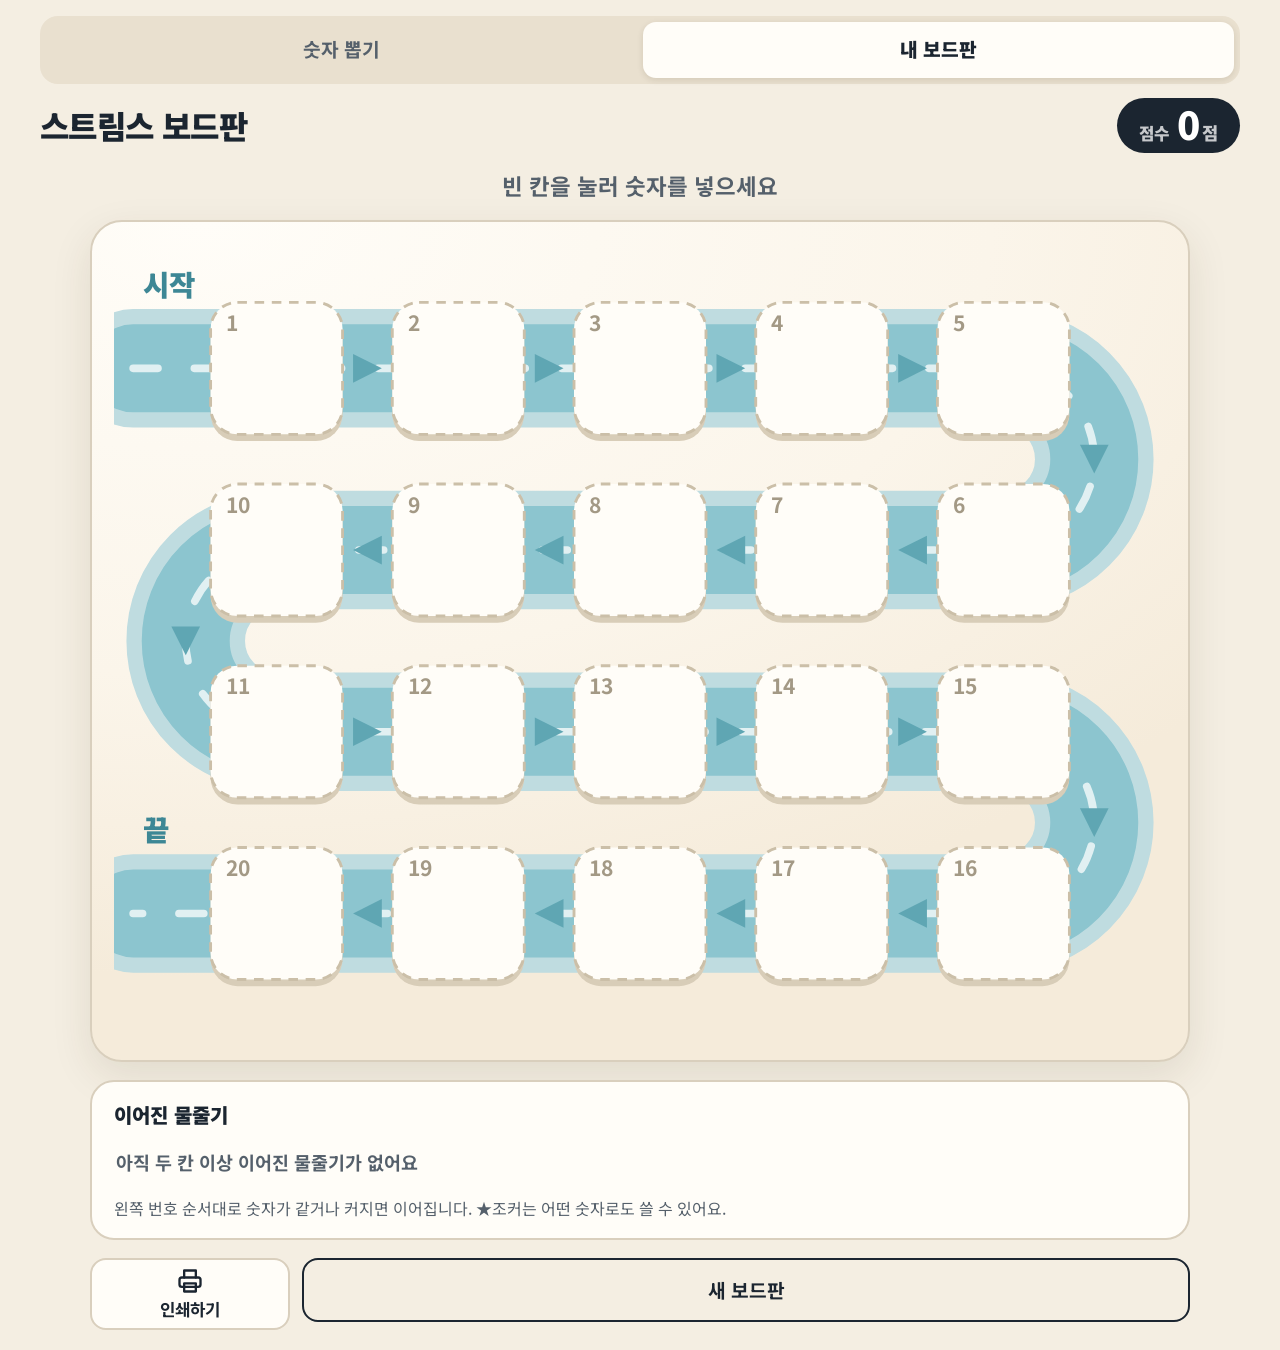
==== board.html @ c5e1a8b0 "보드판 화면 추가, 숫자 두 번 읽기 사이에 쉬는 시간 추가 - 물줄기 모양 20칸 보드판: 칸에 숫자 넣기, 이어진 물줄기 점수 자동 계산, 인쇄 - 숫자 뽑기와 보드판을 오가는" ====
<!doctype html>
<html lang="ko">
<head>
  <meta charset="utf-8">
  <meta name="viewport" content="width=device-width, initial-scale=1, viewport-fit=cover">
  <title>스트림스 보드판</title>
  <meta name="description" content="스트림스 보드게임 점수판 — 칸을 눌러 숫자를 쓰면 점수가 자동으로 계산됩니다">
  <meta name="theme-color" content="#F4EEE2">
  <link rel="icon" href="favicon.svg" type="image/svg+xml">
  <link rel="preconnect" href="https://fonts.googleapis.com">
  <link rel="preconnect" href="https://fonts.gstatic.com" crossorigin>
  <link href="https://fonts.googleapis.com/css2?family=Noto+Sans+KR:wght@500;700;900&display=swap" rel="stylesheet">
  <link rel="stylesheet" href="style.css">
  <link rel="stylesheet" href="board.css">
</head>
<body>
  <nav class="tabs" aria-label="화면 이동">
    <a href="./">숫자 뽑기</a>
    <a href="board.html" aria-current="page">내 보드판</a>
  </nav>

  <header class="top">
    <h1>스트림스 보드판</h1>
    <div class="total" aria-live="polite">
      <span class="total-label">점수</span>
      <span id="totalScore">0</span>
    </div>
  </header>

  <main class="board-page">
    <p id="hint" class="hint">빈 칸을 눌러 숫자를 넣으세요</p>

    <div class="board-card">
      <svg id="board" class="board" role="group" aria-label="스트림스 보드판 20칸"></svg>
    </div>

    <section class="summary" aria-label="점수 내역">
      <h2>이어진 물줄기</h2>
      <ul id="runList" class="run-list"></ul>
      <p class="rule-note">왼쪽 번호 순서대로 숫자가 같거나 커지면 이어집니다. ★조커는 어떤 숫자로도 쓸 수 있어요.</p>
    </section>

    <div class="board-actions">
      <button id="printBtn" class="btn-tool" type="button">
        <svg viewBox="0 0 24 24" aria-hidden="true"><path d="M7 9V3h10v6" fill="none"/><rect x="3" y="9" width="18" height="8" rx="2" fill="none"/><path d="M7 14h10v7H7z" fill="none"/></svg>
        인쇄하기
      </button>
      <div class="new-game">
        <button id="newBtn" class="btn-new" type="button">새 보드판</button>
        <div id="confirmNew" class="confirm" hidden>
          <p>적은 숫자를 모두 지울까요?</p>
          <div class="confirm-row">
            <button id="confirmYes" class="btn-yes" type="button">네, 지우기</button>
            <button id="confirmNo" class="btn-no" type="button">아니요</button>
          </div>
        </div>
      </div>
    </div>

    <table class="print-scores" aria-hidden="true">
      <tbody id="printScoreBody"></tbody>
    </table>
  </main>

  <div id="sheet" class="sheet" hidden>
    <div class="sheet-backdrop" data-close></div>
    <div class="sheet-panel" role="dialog" aria-modal="true" aria-labelledby="sheetTitle">
      <div class="sheet-head">
        <h2 id="sheetTitle">1번 칸</h2>
        <button class="sheet-close" type="button" data-close aria-label="닫기">닫기</button>
      </div>
      <button id="useDrawn" class="use-drawn" type="button" hidden>
        방금 뽑은 숫자 <strong id="drawnValue"></strong> 넣기
      </button>
      <div id="pad" class="pad"></div>
      <button id="clearSlot" class="clear-slot" type="button" hidden>이 칸 지우기</button>
    </div>
  </div>

  <script src="board.js"></script>
</body>
</html>
---- style.css ----
:root {
  --bg: #F4EEE2;
  --panel: #FFFDF8;
  --ink: #1B2530;
  --ink-soft: #55606B;
  --line: #D9CFBD;
  --accent: #0E6B5C;
  --accent-press: #0A5347;
  --accent-soft: #DCEEE9;
  --joker: #C98A12;
  --danger: #B3372B;
  --tile-shadow: 0 2px 0 #E7DDCB, 0 10px 0 #CFC3AD, 0 22px 40px rgba(60, 45, 20, .18);
  --radius: 20px;
  color-scheme: light;
}

* { box-sizing: border-box; }

html { -webkit-text-size-adjust: 100%; }

body {
  margin: 0;
  min-height: 100vh;
  min-height: 100dvh;
  background: var(--bg);
  color: var(--ink);
  font-family: "Noto Sans KR", "Apple SD Gothic Neo", "Malgun Gothic", system-ui, sans-serif;
  font-size: 20px;
  line-height: 1.45;
  padding: max(16px, env(safe-area-inset-top)) max(16px, env(safe-area-inset-right))
           max(20px, env(safe-area-inset-bottom)) max(16px, env(safe-area-inset-left));
  -webkit-tap-highlight-color: transparent;
}

button {
  font: inherit;
  color: inherit;
  cursor: pointer;
  touch-action: manipulation;
}

button:focus-visible,
summary:focus-visible {
  outline: 4px solid #F2B705;
  outline-offset: 3px;
}

/* ---------- 화면 이동 탭 ---------- */
.tabs {
  max-width: 1200px;
  margin: 0 auto 14px;
  display: grid;
  grid-template-columns: 1fr 1fr;
  gap: 6px;
  padding: 6px;
  background: #E9E0CF;
  border-radius: 18px;
}
.tabs a {
  display: flex;
  align-items: center;
  justify-content: center;
  min-height: 56px;
  border-radius: 13px;
  color: var(--ink-soft);
  font-size: 1.2rem;
  font-weight: 700;
  text-decoration: none;
}
.tabs a[aria-current="page"] {
  background: var(--panel);
  color: var(--ink);
  font-weight: 900;
  box-shadow: 0 2px 6px rgba(60, 45, 20, .12);
}
.tabs a:focus-visible { outline: 4px solid #F2B705; outline-offset: 2px; }

/* ---------- 상단 ---------- */
.top {
  max-width: 1200px;
  margin: 0 auto 16px;
  display: flex;
  align-items: center;
  justify-content: space-between;
  gap: 12px;
}

.top h1 {
  margin: 0;
  font-size: clamp(1.4rem, 3.2vw, 2rem);
  font-weight: 900;
  letter-spacing: -0.02em;
}

.round {
  display: flex;
  align-items: baseline;
  gap: 6px;
  background: var(--ink);
  color: #fff;
  border-radius: 999px;
  padding: 6px 22px 8px;
  font-weight: 900;
  white-space: nowrap;
}
#roundNow { font-size: clamp(1.8rem, 4vw, 2.4rem); line-height: 1; }
.round-of { font-size: 1.1rem; opacity: .75; }

/* ---------- 본문 배치 ---------- */
.stage {
  max-width: 1200px;
  margin: 0 auto;
  display: grid;
  grid-template-columns: minmax(0, 1.25fr) minmax(0, 1fr);
  gap: 24px;
  align-items: start;
}

@media (max-width: 860px) {
  .stage { grid-template-columns: 1fr; }
}

.draw {
  display: flex;
  flex-direction: column;
  align-items: center;
  gap: 18px;
}

/* ---------- 숫자 타일 ---------- */
.tile {
  width: min(100%, 440px, 52vh);
  aspect-ratio: 1;
  display: grid;
  place-items: center;
  background: var(--panel);
  border: 3px solid #E2D7C3;
  border-radius: 36px;
  box-shadow: var(--tile-shadow);
  margin-bottom: 12px;
}

#tileValue {
  font-size: clamp(7rem, min(30vw, 30vh), 17rem);
  font-weight: 900;
  line-height: 1;
  letter-spacing: -0.04em;
  font-variant-numeric: tabular-nums;
}

.tile.is-empty #tileValue { color: #CFC3AD; }
.tile.is-rolling #tileValue { color: #A9A092; }
.tile.is-joker { background: #FFF6DC; border-color: #EBCB7A; }
.tile.is-joker #tileValue { color: var(--joker); }

.tile.pop { animation: pop .45s cubic-bezier(.2, 1.4, .4, 1); }
@keyframes pop {
  0% { transform: scale(.82); }
  100% { transform: scale(1); }
}

.caption {
  margin: 0;
  min-height: 2.9em;
  text-align: center;
  font-size: clamp(1.25rem, 2.6vw, 1.6rem);
  font-weight: 700;
  color: var(--ink-soft);
}
.caption strong { color: var(--ink); }

/* ---------- 버튼 ---------- */
.btn-draw {
  width: min(100%, 520px);
  min-height: 96px;
  border: 0;
  border-radius: var(--radius);
  background: var(--accent);
  color: #fff;
  font-size: clamp(1.8rem, 4.5vw, 2.4rem);
  font-weight: 900;
  letter-spacing: 0.02em;
  box-shadow: 0 6px 0 var(--accent-press);
  transition: transform .08s, box-shadow .08s, background .2s;
}
.btn-draw:active:not(:disabled) {
  transform: translateY(5px);
  box-shadow: 0 1px 0 var(--accent-press);
}
.btn-draw:disabled {
  background: #9FB5AF;
  box-shadow: 0 6px 0 #86A09A;
  cursor: default;
}
.btn-draw.is-finished {
  background: var(--ink);
  box-shadow: 0 6px 0 #000;
}

.tools {
  width: min(100%, 520px);
  display: grid;
  grid-template-columns: repeat(3, 1fr);
  gap: 10px;
}

.btn-tool {
  min-height: 72px;
  display: flex;
  flex-direction: column;
  align-items: center;
  justify-content: center;
  gap: 2px;
  background: var(--panel);
  border: 2px solid var(--line);
  border-radius: 16px;
  font-size: 1.05rem;
  font-weight: 700;
  padding: 6px 4px;
}
.btn-tool:active:not(:disabled) { background: #EFE7D7; }
.btn-tool:disabled { opacity: .4; cursor: default; }
.btn-tool svg {
  width: 28px;
  height: 28px;
  fill: currentColor;
  stroke: currentColor;
  stroke-width: 2;
  stroke-linecap: round;
  stroke-linejoin: round;
}
.btn-tool .dot {
  width: 22px;
  height: 22px;
  margin: 3px 0;
  border-radius: 50%;
  background: var(--accent);
  box-shadow: 0 0 0 4px var(--accent-soft);
}
.btn-tool[aria-pressed="false"] .dot {
  background: #B5ADA0;
  box-shadow: 0 0 0 4px #ECE6DA;
}

/* ---------- 오른쪽 기록 ---------- */
.side {
  background: var(--panel);
  border: 2px solid var(--line);
  border-radius: 28px;
  padding: 22px;
  display: flex;
  flex-direction: column;
  gap: 16px;
}

.prev {
  display: flex;
  align-items: center;
  justify-content: space-between;
  background: var(--bg);
  border-radius: 16px;
  padding: 12px 20px;
}
.prev-label { font-size: 1.2rem; font-weight: 700; color: var(--ink-soft); }
.prev-value { font-size: 3rem; font-weight: 900; line-height: 1.1; }
.prev-value.is-joker { color: var(--joker); }

.side h2 {
  margin: 4px 0 -4px;
  font-size: 1.25rem;
  font-weight: 900;
}

.slots {
  list-style: none;
  margin: 0;
  padding: 0;
  display: grid;
  grid-template-columns: repeat(5, 1fr);
  gap: 8px;
}

.slots li {
  position: relative;
  aspect-ratio: 1 / 0.9;
  padding-top: 12px;
  display: grid;
  place-items: center;
  border-radius: 12px;
  background: #FAF6EE;
  border: 2px dashed #E0D6C4;
  font-size: clamp(1.5rem, 3.4vw, 2rem);
  font-weight: 900;
  font-variant-numeric: tabular-nums;
}
.slots li::before {
  content: attr(data-order);
  position: absolute;
  top: 2px;
  left: 6px;
  font-size: .68rem;
  line-height: 1.2;
  font-weight: 700;
  color: #A39985;
}
.slots li.is-filled {
  background: #fff;
  border: 2px solid #D5CAB5;
}
.slots li.is-joker { color: var(--joker); }
.slots li.is-latest {
  background: var(--accent);
  border-color: var(--accent);
  color: #fff;
}
.slots li.is-latest::before { color: rgba(255, 255, 255, .8); }

/* ---------- 점수표 ---------- */
.score {
  border-top: 2px solid var(--line);
  padding-top: 12px;
}
.score summary {
  font-size: 1.15rem;
  font-weight: 700;
  cursor: pointer;
  padding: 8px 0;
  list-style-position: inside;
}
.score table {
  width: 100%;
  border-collapse: collapse;
  margin-top: 8px;
  font-size: 1.05rem;
  text-align: center;
  font-variant-numeric: tabular-nums;
}
.score th {
  font-size: .9rem;
  color: var(--ink-soft);
  font-weight: 700;
  padding: 4px;
}
.score td { padding: 5px 4px; border-top: 1px solid #EEE6D8; }
.score td:nth-child(2n) { font-weight: 900; }
.score td:nth-child(3) { border-left: 2px solid var(--line); }

/* ---------- 새 게임 ---------- */
.new-game { border-top: 2px solid var(--line); padding-top: 16px; }

.btn-new {
  width: 100%;
  min-height: 64px;
  background: transparent;
  border: 2px solid var(--ink);
  border-radius: 16px;
  font-size: 1.2rem;
  font-weight: 700;
}
.btn-new:active { background: #EFE7D7; }

.confirm {
  background: #FDECEA;
  border: 2px solid #EDB8B1;
  border-radius: 16px;
  padding: 16px;
}
.confirm p { margin: 0 0 12px; font-weight: 700; font-size: 1.15rem; }
.confirm-row { display: grid; grid-template-columns: 1fr 1fr; gap: 10px; }
.btn-yes, .btn-no {
  min-height: 64px;
  border-radius: 14px;
  font-size: 1.1rem;
  font-weight: 700;
}
.btn-yes { background: var(--danger); color: #fff; border: 0; }
.btn-no { background: #fff; border: 2px solid var(--line); }

@media (prefers-reduced-motion: reduce) {
  .tile.pop { animation: none; }
  .btn-draw { transition: none; }
}
---- board.css ----
/* ---------- 상단 점수 ---------- */
.total {
  display: flex;
  align-items: baseline;
  gap: 8px;
  background: var(--ink);
  color: #fff;
  border-radius: 999px;
  padding: 6px 22px 8px;
  font-weight: 900;
  white-space: nowrap;
}
.total-label { font-size: 1.05rem; opacity: .75; }
#totalScore { font-size: clamp(1.8rem, 4vw, 2.4rem); line-height: 1; font-variant-numeric: tabular-nums; }
#totalScore::after { content: "점"; font-size: 1.1rem; margin-left: 2px; opacity: .75; }

/* ---------- 본문 ---------- */
.board-page {
  max-width: 1100px;
  margin: 0 auto;
  display: flex;
  flex-direction: column;
  gap: 18px;
}

.hint {
  margin: 0;
  text-align: center;
  font-size: clamp(1.15rem, 2.4vw, 1.4rem);
  font-weight: 700;
  color: var(--ink-soft);
}

.board-card {
  background:
    radial-gradient(120% 90% at 10% 0%, #FFFDF8 0%, #FBF5EA 60%, #F5EBDA 100%);
  border: 2px solid var(--line);
  border-radius: 32px;
  padding: clamp(8px, 2vw, 22px);
  box-shadow: 0 14px 40px rgba(60, 45, 20, .10);
}

.board {
  display: block;
  width: 100%;
  height: auto;
  font-family: "Noto Sans KR", "Apple SD Gothic Neo", "Malgun Gothic", system-ui, sans-serif;
  -webkit-user-select: none;
  user-select: none;
}

/* 물줄기 */
.river-bank { fill: none; stroke: #BFDCE0; stroke-linecap: round; stroke-linejoin: round; }
.river-water { fill: none; stroke: #8CC5CF; stroke-linecap: round; stroke-linejoin: round; }
.river-shine { fill: none; stroke: #EAF6F7; stroke-linecap: round; stroke-dasharray: 26 38; opacity: .9; }
.flow-arrow { fill: #5FA6B3; }
.river-label { font-size: 30px; font-weight: 900; fill: #3D8795; }

/* 칸 */
.slot { cursor: pointer; outline: none; }
.slot-shadow { fill: #D8CDB8; }
.slot-box {
  fill: #FFFFFF;
  stroke: #CBBFA8;
  stroke-width: 3;
  transition: fill .2s, stroke .2s;
}
.slot-order { font-size: 22px; font-weight: 700; fill: #A39985; }
.slot-value {
  font-size: 68px;
  font-weight: 900;
  fill: var(--ink);
  font-variant-numeric: tabular-nums;
  letter-spacing: -2px;
}
.slot-value.is-joker { fill: var(--joker); font-size: 64px; }
.slot.is-empty .slot-box { fill: #FFFDF8; stroke-dasharray: 10 8; }
.slot:hover .slot-box { stroke: var(--accent); }
.slot.is-selected .slot-box,
.slot:focus-visible .slot-box { stroke: var(--accent); stroke-width: 7; stroke-dasharray: none; }
.slot.is-selected .slot-shadow { fill: var(--accent); }

.slot.run-0 .slot-box { fill: #D5EFE7; stroke: #6DB7A3; }
.slot.run-1 .slot-box { fill: #FDE7C8; stroke: #E0A860; }
.slot.run-2 .slot-box { fill: #DDE5FA; stroke: #8199DB; }
.slot.run-3 .slot-box { fill: #F9DCE4; stroke: #D98AA0; }

.run-badge rect { fill: var(--ink); }
.run-badge text { font-size: 24px; font-weight: 900; fill: #fff; }

/* ---------- 점수 내역 ---------- */
.summary {
  background: var(--panel);
  border: 2px solid var(--line);
  border-radius: 24px;
  padding: 18px 22px;
}
.summary h2 { margin: 0 0 10px; font-size: 1.25rem; font-weight: 900; }
.run-list {
  list-style: none;
  margin: 0;
  padding: 0;
  display: flex;
  flex-wrap: wrap;
  gap: 10px;
}
.run-list li {
  display: flex;
  align-items: center;
  gap: 8px;
  padding: 8px 14px;
  border-radius: 14px;
  border: 2px solid transparent;
  font-size: 1.15rem;
  font-weight: 700;
}
.run-list li strong { font-size: 1.35rem; font-weight: 900; }
.run-list li.run-0 { background: #D5EFE7; border-color: #6DB7A3; }
.run-list li.run-1 { background: #FDE7C8; border-color: #E0A860; }
.run-list li.run-2 { background: #DDE5FA; border-color: #8199DB; }
.run-list li.run-3 { background: #F9DCE4; border-color: #D98AA0; }
.run-list li.empty { color: var(--ink-soft); padding-left: 0; }
.rule-note { margin: 12px 0 0; font-size: 1rem; color: var(--ink-soft); }

.board-actions {
  display: grid;
  grid-template-columns: minmax(0, 200px) minmax(0, 1fr);
  gap: 12px;
  align-items: start;
}
.board-actions .new-game { border-top: 0; padding-top: 0; }
@media (max-width: 520px) {
  .board-actions { grid-template-columns: 1fr; }
}

.print-scores { display: none; }

/* ---------- 숫자 고르기 판 ---------- */
.sheet { position: fixed; inset: 0; z-index: 20; }
.sheet-backdrop { position: absolute; inset: 0; background: rgba(27, 37, 48, .45); }
.sheet-panel {
  position: absolute;
  left: 50%;
  bottom: 0;
  transform: translateX(-50%);
  width: min(100%, 720px);
  max-height: 88vh;
  overflow-y: auto;
  background: var(--panel);
  border-radius: 28px 28px 0 0;
  padding: 20px 18px calc(20px + env(safe-area-inset-bottom, 0px));
  box-shadow: 0 -10px 40px rgba(0, 0, 0, .2);
  animation: sheet-up .22s ease-out;
}
@keyframes sheet-up { from { transform: translate(-50%, 30px); opacity: 0; } }
@media (prefers-reduced-motion: reduce) { .sheet-panel { animation: none; } }

.sheet-head {
  display: flex;
  align-items: center;
  justify-content: space-between;
  margin-bottom: 14px;
}
.sheet-head h2 { margin: 0; font-size: 1.5rem; font-weight: 900; }
.sheet-close {
  min-height: 52px;
  padding: 0 20px;
  border-radius: 14px;
  border: 2px solid var(--line);
  background: #fff;
  font-weight: 700;
  font-size: 1.1rem;
}

.use-drawn {
  width: 100%;
  min-height: 76px;
  margin-bottom: 14px;
  border: 0;
  border-radius: 18px;
  background: var(--accent);
  color: #fff;
  font-size: 1.35rem;
  font-weight: 700;
  box-shadow: 0 5px 0 var(--accent-press);
}
.use-drawn strong { font-size: 2rem; font-weight: 900; margin: 0 4px; vertical-align: -2px; }
.use-drawn:active { transform: translateY(4px); box-shadow: 0 1px 0 var(--accent-press); }

.pad {
  display: grid;
  grid-template-columns: repeat(6, 1fr);
  gap: 8px;
}
@media (min-width: 600px) { .pad { grid-template-columns: repeat(8, 1fr); } }

.pad button {
  min-height: 62px;
  border-radius: 14px;
  border: 2px solid var(--line);
  background: #fff;
  font-size: 1.6rem;
  font-weight: 900;
  font-variant-numeric: tabular-nums;
}
.pad button:active:not(:disabled) { background: var(--accent-soft); border-color: var(--accent); }
.pad button.is-current { background: var(--accent-soft); border-color: var(--accent); }
.pad button.is-joker { color: var(--joker); }
.pad button:disabled { opacity: .25; cursor: default; }

.clear-slot {
  width: 100%;
  min-height: 60px;
  margin-top: 14px;
  border-radius: 14px;
  border: 2px solid #EDB8B1;
  background: #FDECEA;
  color: var(--danger);
  font-size: 1.15rem;
  font-weight: 700;
}

/* ---------- 인쇄 ---------- */
@media print {
  @page { size: A4 landscape; margin: 12mm; }
  body { background: #fff; padding: 0; font-size: 12pt; }
  .tabs, .hint, .summary, .board-actions, .sheet { display: none !important; }
  .top { margin-bottom: 6mm; }
  .total { background: none; color: var(--ink); border: 2px solid var(--ink); }
  .board-card { box-shadow: none; background: #fff; border-color: #999; padding: 4mm; break-inside: avoid; }
  .river-bank { stroke: #D6E9EC; }
  .river-water { stroke: #BFE0E6; }
  .river-shine { display: none; }
  .print-scores {
    display: table;
    width: 100%;
    margin-top: 6mm;
    border-collapse: collapse;
    text-align: center;
    font-size: 11pt;
  }
  .print-scores td { border: 1px solid #999; padding: 2mm 1mm; }
  .print-scores tr:first-child td { font-weight: 700; background: #F4F4F4; }
}
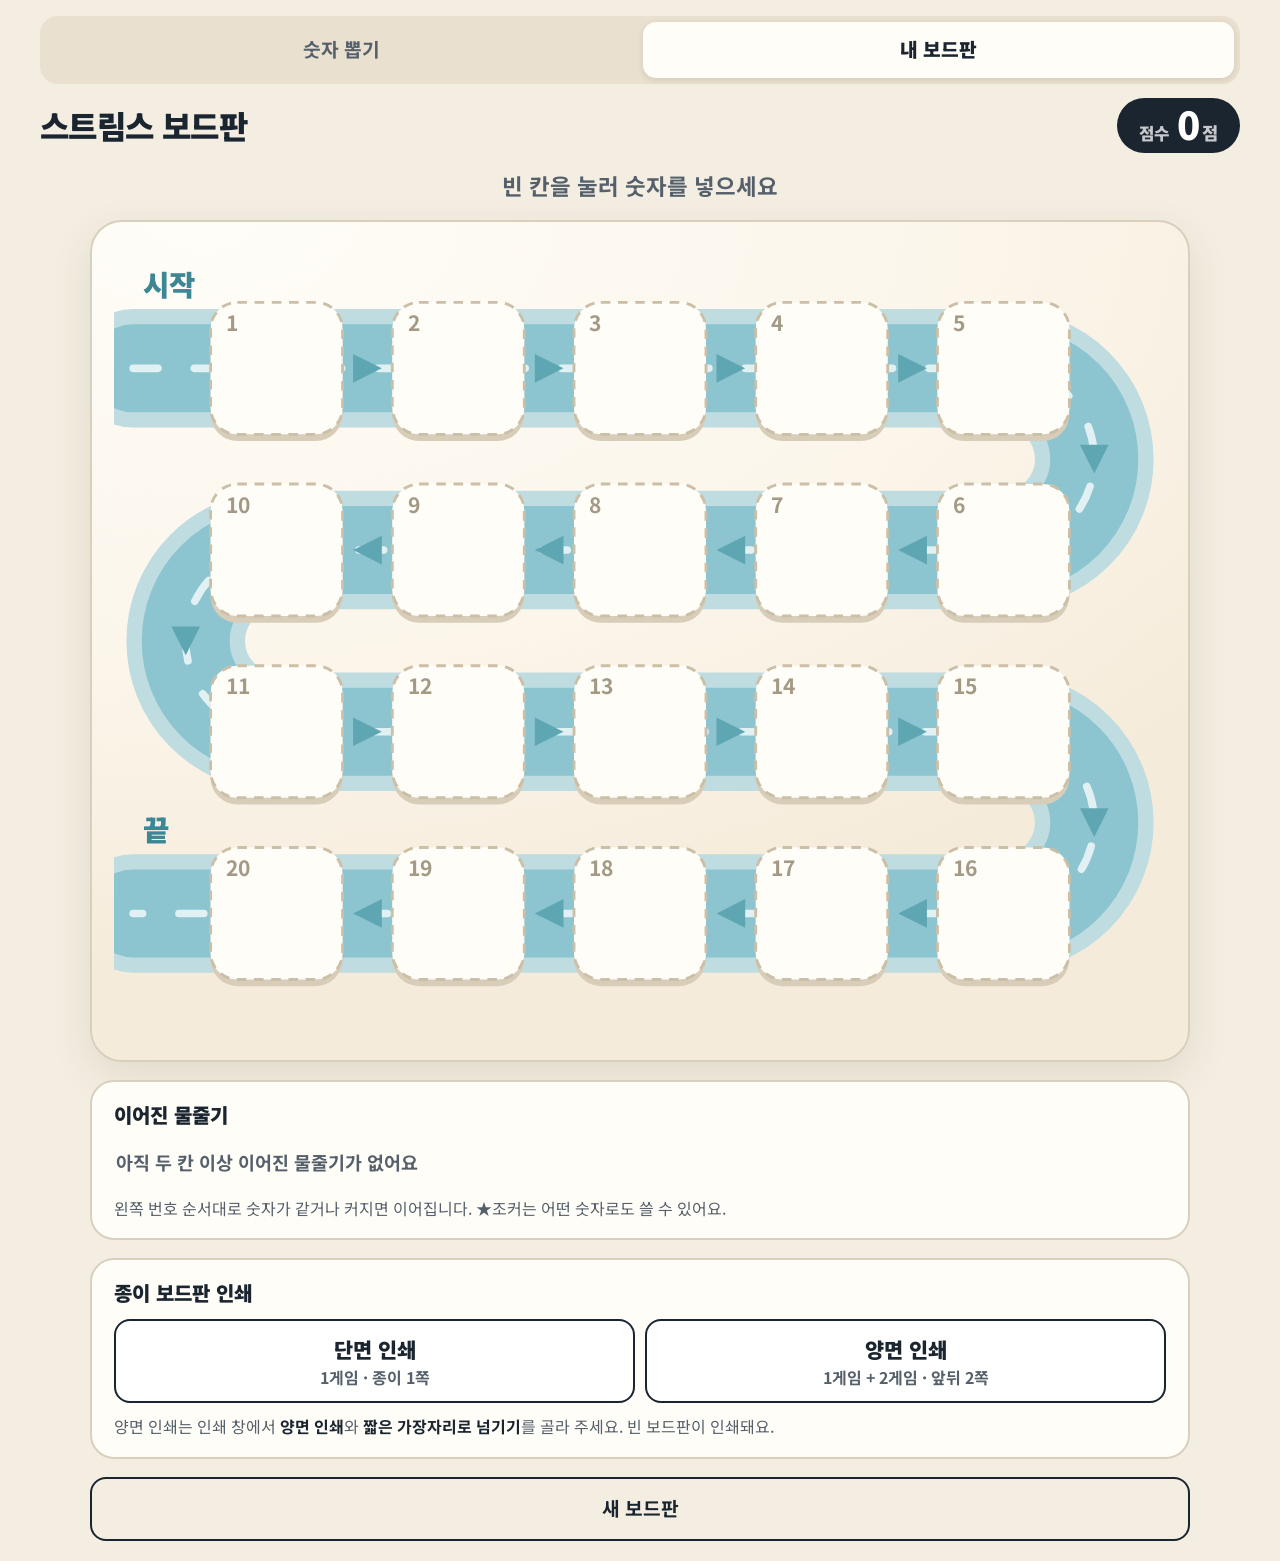
==== commit a781d69e: "보드판 단면·양면 인쇄 선택 추가 - 단면 인쇄: 1게임 보드판 1쪽 - 양면 인쇄: 1게임·2게임 보드판 2쪽 (프린터 양면 설정과 함께 사용) - 인쇄용 빈 보드판에 게임 번호" ====
--- a/board.html
+++ b/board.html
@@ -40,11 +40,22 @@
       <p class="rule-note">왼쪽 번호 순서대로 숫자가 같거나 커지면 이어집니다. ★조커는 어떤 숫자로도 쓸 수 있어요.</p>
     </section>
 
+    <section class="print-box" aria-labelledby="printTitle">
+      <h2 id="printTitle">종이 보드판 인쇄</h2>
+      <div class="print-choices">
+        <button id="printSingle" class="print-choice" type="button">
+          <strong>단면 인쇄</strong>
+          <span>1게임 · 종이 1쪽</span>
+        </button>
+        <button id="printDouble" class="print-choice" type="button">
+          <strong>양면 인쇄</strong>
+          <span>1게임 + 2게임 · 앞뒤 2쪽</span>
+        </button>
+      </div>
+      <p class="print-note">양면 인쇄는 인쇄 창에서 <b>양면 인쇄</b>와 <b>짧은 가장자리로 넘기기</b>를 골라 주세요. 빈 보드판이 인쇄돼요.</p>
+    </section>
+
     <div class="board-actions">
-      <button id="printBtn" class="btn-tool" type="button">
-        <svg viewBox="0 0 24 24" aria-hidden="true"><path d="M7 9V3h10v6" fill="none"/><rect x="3" y="9" width="18" height="8" rx="2" fill="none"/><path d="M7 14h10v7H7z" fill="none"/></svg>
-        인쇄하기
-      </button>
       <div class="new-game">
         <button id="newBtn" class="btn-new" type="button">새 보드판</button>
         <div id="confirmNew" class="confirm" hidden>
@@ -57,10 +68,9 @@
       </div>
     </div>
 
-    <table class="print-scores" aria-hidden="true">
-      <tbody id="printScoreBody"></tbody>
-    </table>
   </main>
+
+  <div id="printSheets" class="print-sheets" aria-hidden="true"></div>
 
   <div id="sheet" class="sheet" hidden>
     <div class="sheet-backdrop" data-close></div>
--- a/board.css
+++ b/board.css
@@ -122,18 +122,41 @@
 .run-list li.empty { color: var(--ink-soft); padding-left: 0; }
 .rule-note { margin: 12px 0 0; font-size: 1rem; color: var(--ink-soft); }
 
-.board-actions {
+.board-actions .new-game { border-top: 0; padding-top: 0; }
+
+/* ---------- 인쇄 선택 ---------- */
+.print-box {
+  background: var(--panel);
+  border: 2px solid var(--line);
+  border-radius: 24px;
+  padding: 18px 22px;
+}
+.print-box h2 { margin: 0 0 12px; font-size: 1.25rem; font-weight: 900; }
+.print-choices {
   display: grid;
-  grid-template-columns: minmax(0, 200px) minmax(0, 1fr);
-  gap: 12px;
-  align-items: start;
-}
-.board-actions .new-game { border-top: 0; padding-top: 0; }
-@media (max-width: 520px) {
-  .board-actions { grid-template-columns: 1fr; }
-}
-
-.print-scores { display: none; }
+  grid-template-columns: 1fr 1fr;
+  gap: 10px;
+}
+@media (max-width: 520px) { .print-choices { grid-template-columns: 1fr; } }
+.print-choice {
+  min-height: 84px;
+  display: flex;
+  flex-direction: column;
+  align-items: center;
+  justify-content: center;
+  gap: 2px;
+  background: #fff;
+  border: 2px solid var(--ink);
+  border-radius: 16px;
+  padding: 10px;
+}
+.print-choice strong { font-size: 1.3rem; font-weight: 900; }
+.print-choice span { font-size: 1rem; color: var(--ink-soft); font-weight: 700; }
+.print-choice:active { background: #EFE7D7; }
+.print-note { margin: 12px 0 0; font-size: 1rem; color: var(--ink-soft); }
+.print-note b { color: var(--ink); }
+
+.print-sheets { display: none; }
 
 /* ---------- 숫자 고르기 판 ---------- */
 .sheet { position: fixed; inset: 0; z-index: 20; }
@@ -224,17 +247,46 @@
 @media print {
   @page { size: A4 landscape; margin: 12mm; }
   body { background: #fff; padding: 0; font-size: 12pt; }
-  .tabs, .hint, .summary, .board-actions, .sheet { display: none !important; }
-  .top { margin-bottom: 6mm; }
-  .total { background: none; color: var(--ink); border: 2px solid var(--ink); }
-  .board-card { box-shadow: none; background: #fff; border-color: #999; padding: 4mm; break-inside: avoid; }
+  .tabs, .top, .board-page, .sheet { display: none !important; }
+
+  .print-sheets { display: block; }
+  body[data-print="single"] .print-sheet:nth-child(n + 2) { display: none; }
+  .print-sheet { break-after: page; }
+  .print-sheet:last-child,
+  body[data-print="single"] .print-sheet:first-child { break-after: auto; }
+
+  /* A4 가로 한 장(273×186mm 인쇄 영역)에 제목·보드판·점수표가 함께 들어가도록 높이를 정한다 */
+  .print-head {
+    display: flex;
+    align-items: center;
+    justify-content: space-between;
+    margin-bottom: 4mm;
+  }
+  .print-head h2 { margin: 0; font-size: 18pt; font-weight: 900; }
+  .game-no {
+    margin-left: 3mm;
+    padding: 0.5mm 4mm;
+    border: 2px solid var(--ink);
+    border-radius: 99px;
+    font-size: 13pt;
+  }
+  .fill-in { display: flex; align-items: flex-end; gap: 3mm; font-size: 13pt; font-weight: 700; }
+  .fill-in i { width: 45mm; height: 8mm; border-bottom: 2px solid var(--ink); }
+  .fill-in i.short { width: 25mm; }
+
+  .board-card {
+    box-shadow: none; background: #fff; border-color: #999; border-radius: 6mm;
+    padding: 3mm; break-inside: avoid;
+  }
+  .board { width: auto; height: 132mm; max-width: 100%; margin: 0 auto; }
   .river-bank { stroke: #D6E9EC; }
   .river-water { stroke: #BFE0E6; }
   .river-shine { display: none; }
+
   .print-scores {
-    display: table;
     width: 100%;
-    margin-top: 6mm;
+    margin-top: 4mm;
+    break-inside: avoid;
     border-collapse: collapse;
     text-align: center;
     font-size: 11pt;
